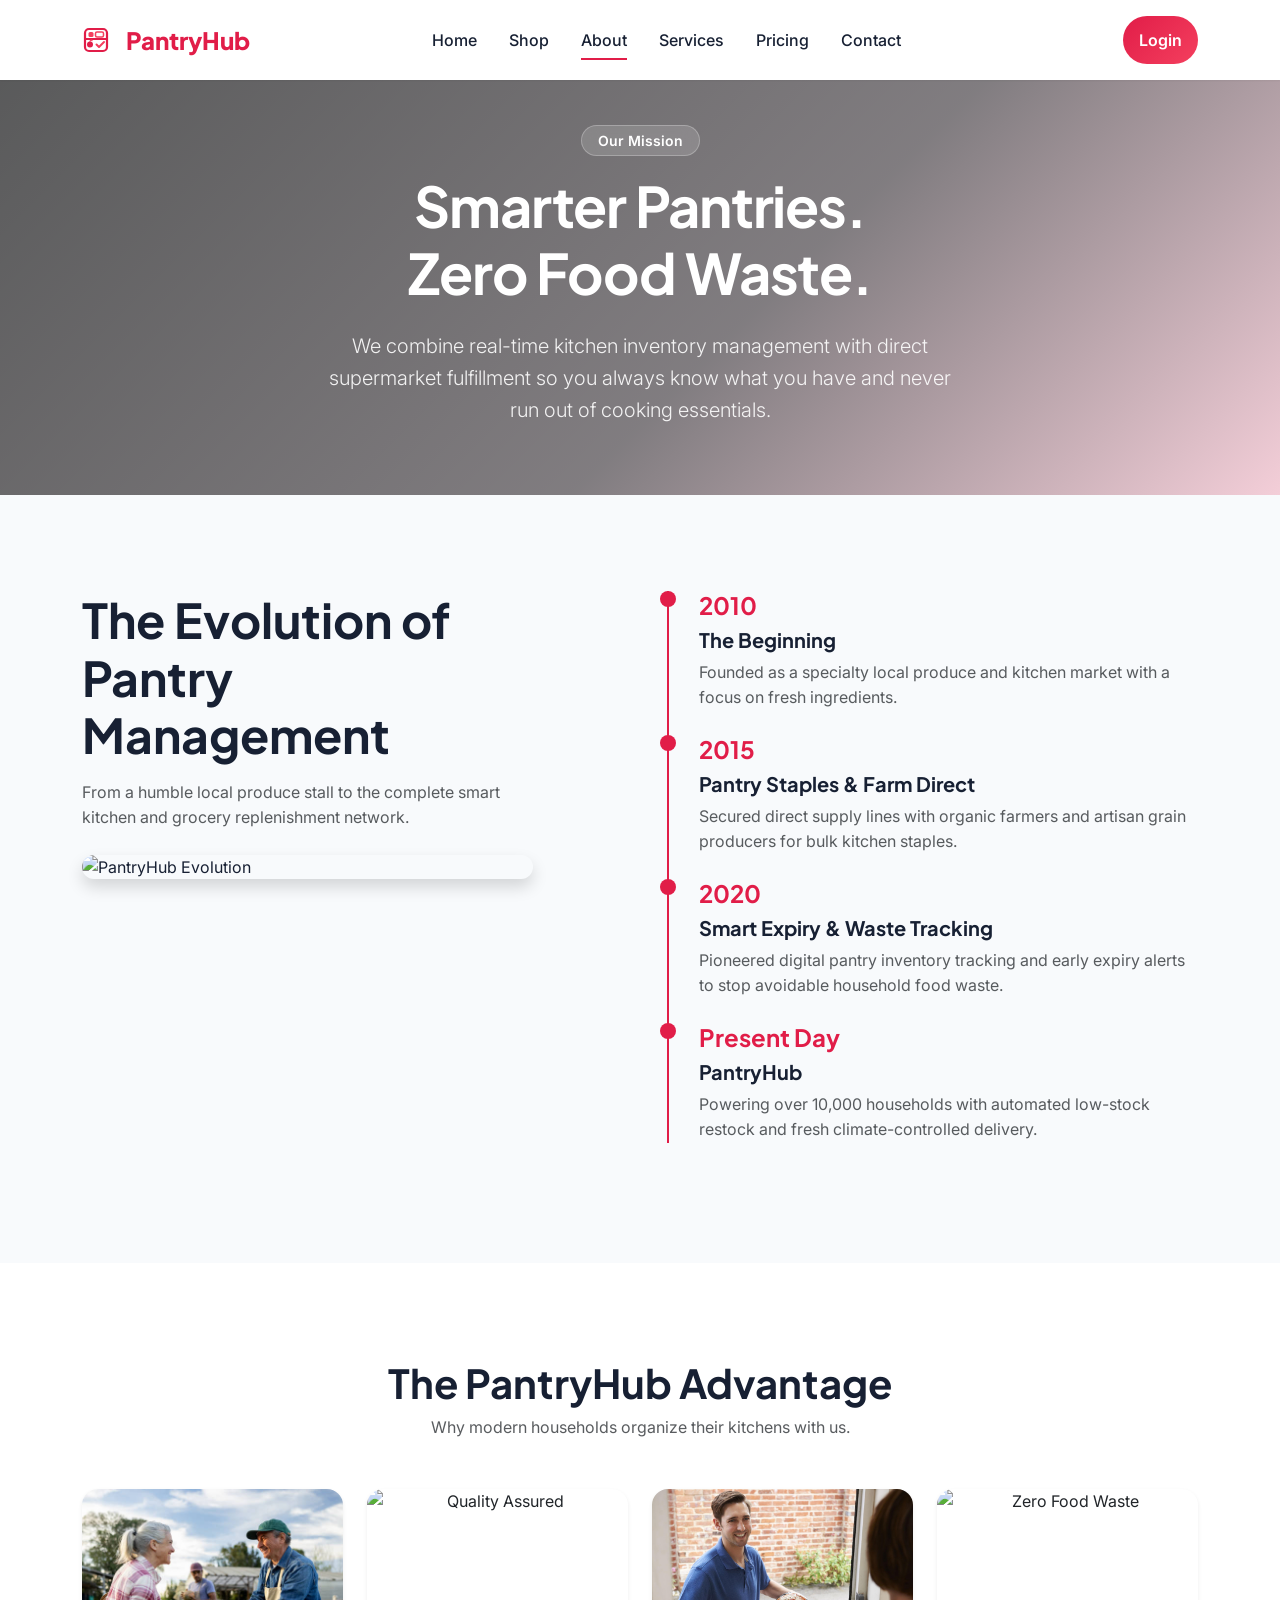
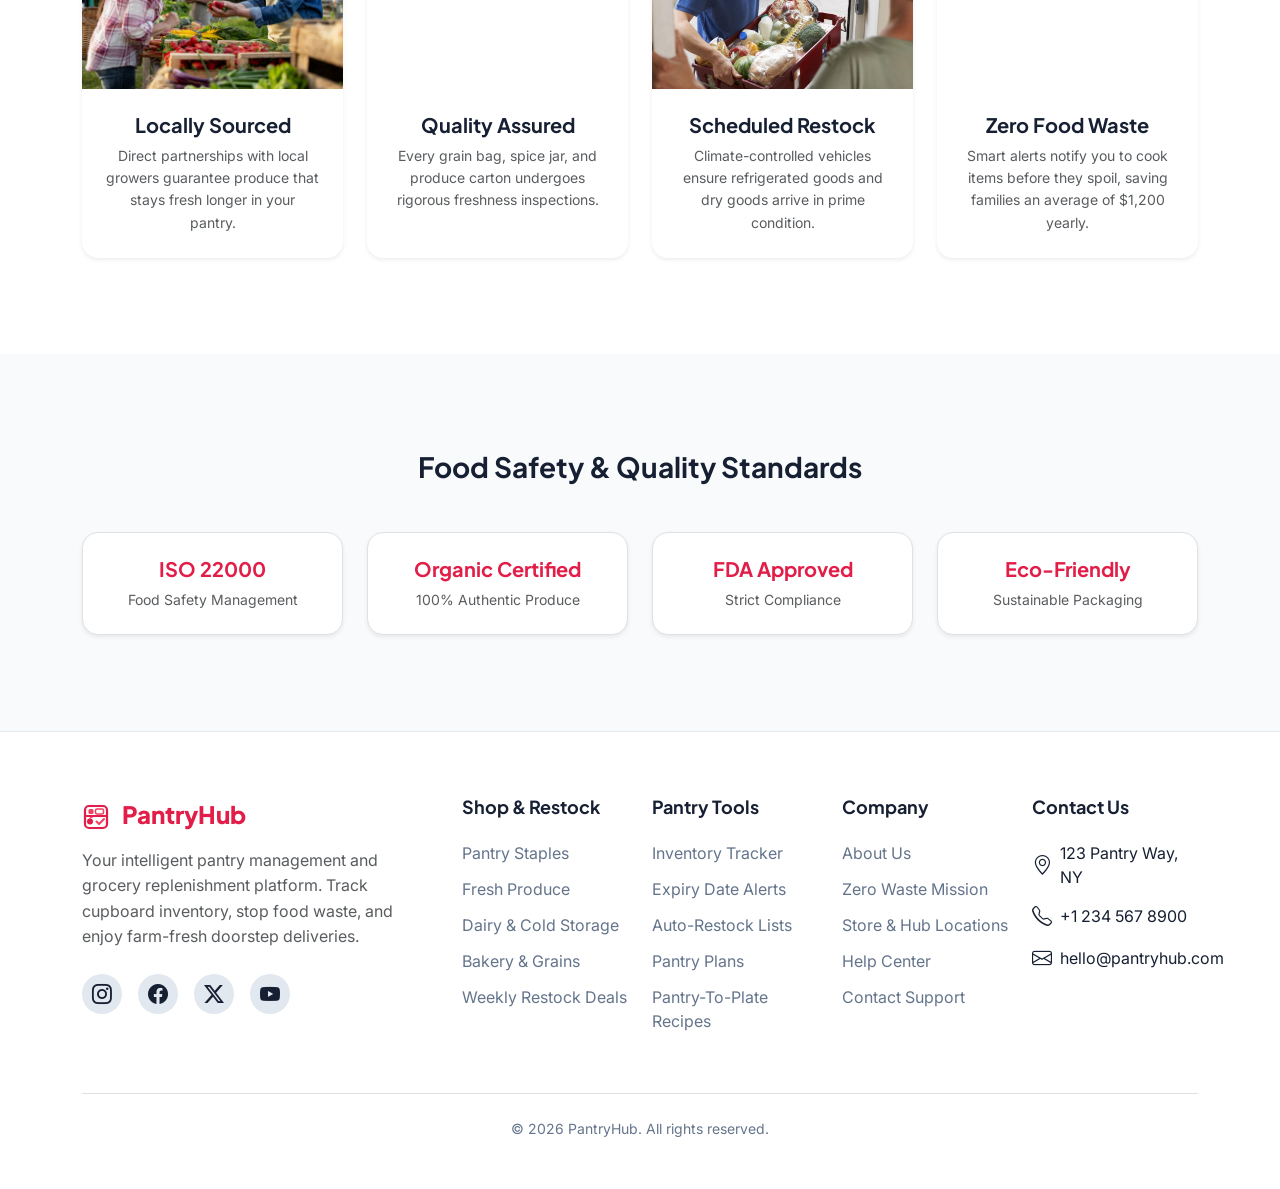
==== about.html @ 3bcec439 "Add files via upload" ====
<!DOCTYPE html>
<html lang="en" dir="ltr" data-theme="light">
<head>
    <meta charset="UTF-8">
    <meta name="viewport" content="width=device-width, initial-scale=1.0">
    <title>PantryHub | About Us</title>
    <meta name="description" content="Discover PantryHub's mission to eliminate kitchen food waste with smart pantry tracking and fresh grocery delivery.">
    
    <!-- Bootstrap 5 CSS -->
    <link id="bs-style" href="https://cdn.jsdelivr.net/npm/bootstrap@5.3.3/dist/css/bootstrap.min.css" rel="stylesheet">
    
    <!-- Lucide Icons -->
    <script src="https://unpkg.com/lucide@latest"></script>
    
    <!-- Custom CSS -->
    <link rel="stylesheet" href="assets/css/style.css">
    <link rel="icon" type="image/svg+xml" href="favicon.svg">
</head>

<body>
    <!-- Navbar -->
    <nav class="navbar navbar-expand-xl navbar-custom">
        <div class="container">
            <a class="navbar-brand" href="index.html">
                <svg width="28" height="28" viewBox="0 0 28 28" fill="none" xmlns="http://www.w3.org/2000/svg" class="me-2">
                    <rect x="3" y="3" width="22" height="22" rx="4" stroke="var(--color-primary)" stroke-width="2.2"/>
                    <line x1="3" y1="13" x2="25" y2="13" stroke="var(--color-primary)" stroke-width="2"/>
                    <rect x="6.5" y="6" width="5" height="5" rx="1.5" fill="var(--color-secondary)"/>
                    <rect x="13.5" y="6" width="8" height="5" rx="1.5" stroke="var(--color-secondary)" stroke-width="1.5"/>
                    <circle cx="8" cy="18.5" r="3" fill="var(--color-primary)"/>
                    <path d="M8 15.5C8 14 9.5 14 10 14.5" stroke="var(--color-secondary)" stroke-width="1.2" stroke-linecap="round"/>
                    <path d="M14.5 18.5L17 21L22 16" stroke="var(--color-secondary)" stroke-width="2" stroke-linecap="round" stroke-linejoin="round"/>
                </svg>
                <span>PantryHub</span>
            </a>
            
            <button class="navbar-toggler border-0 shadow-none d-xl-none" type="button" data-bs-toggle="offcanvas" data-bs-target="#mobileMenu" aria-controls="mobileMenu">
                <i data-lucide="menu"></i>
            </button>

            <div class="collapse navbar-collapse d-none d-xl-flex" id="navbarNav">
                <ul class="navbar-nav mx-auto">
                    <li class="nav-item"><a class="nav-link" href="index.html">Home</a></li>
                    <li class="nav-item"><a class="nav-link" href="shop.html">Shop</a></li>
                    <li class="nav-item"><a class="nav-link active" href="about.html">About</a></li>
                    <li class="nav-item"><a class="nav-link" href="services.html">Services</a></li>
                    <li class="nav-item"><a class="nav-link" href="pricing.html">Pricing</a></li>
                    <li class="nav-item"><a class="nav-link" href="contact.html">Contact</a></li>
                </ul>
                <div class="nav-controls d-flex align-items-center gap-2">
                    <a href="cart.html" class="nav-icon-btn" aria-label="Cart">
                        <i data-lucide="shopping-cart"></i>
                        <span class="cart-badge" style="display: none;">0</span>
                    </a>
                    <a href="login.html" class="btn-primary-custom ms-2 px-3 py-1.5" aria-label="Login">Login</a>
                </div>
            </div>
        </div>
    </nav>

    <!-- Offcanvas Mobile Menu -->
    <div class="offcanvas offcanvas-end" tabindex="-1" id="mobileMenu" aria-labelledby="mobileMenuLabel">
        <div class="offcanvas-header justify-content-center gap-3">
            <h5 class="offcanvas-title mb-0" id="mobileMenuLabel">Menu</h5>
            <button type="button" class="btn-close-custom" data-bs-dismiss="offcanvas" aria-label="Close">
                <i data-lucide="x"></i>
            </button>
        </div>
        <div class="offcanvas-body d-flex flex-column text-center">
            <ul class="navbar-nav flex-column mb-4 align-items-center w-100">
                <li class="nav-item"><a class="nav-link" href="index.html">Home</a></li>
                <li class="nav-item"><a class="nav-link" href="shop.html">Shop</a></li>
                <li class="nav-item"><a class="nav-link active" href="about.html">About</a></li>
                <li class="nav-item"><a class="nav-link" href="services.html">Services</a></li>
                <li class="nav-item"><a class="nav-link" href="pricing.html">Pricing</a></li>
                <li class="nav-item"><a class="nav-link" href="contact.html">Contact</a></li>
            </ul>
            <div class="d-flex justify-content-center mb-4 w-100 px-3">
                <a href="login.html" class="btn-primary-custom w-100 py-2">Login</a>
            </div>
        </div>
    </div>

    <main>
        <!-- Section 1: Hero -->
        <section class="about-hero mt-0 py-5 position-relative overflow-hidden" style="min-height: 55vh; display: flex; align-items: center; padding-top: 120px !important; background: url('https://images.unsplash.com/photo-1506484381205-f7945653044d?w=1600&q=85') center center / cover no-repeat;">
            <!-- Overlay -->
            <div style="position:absolute;inset:0;background:linear-gradient(135deg,rgba(0,0,0,0.65) 0%,rgba(10,0,5,0.5) 60%,rgba(225,29,72,0.2) 100%);z-index:0;"></div>
            <div class="container position-relative z-1 text-white">
                <div class="row justify-content-center text-center">
                    <div class="col-lg-10">
                        <div class="d-inline-flex align-items-center gap-2 px-3 py-1 rounded-pill mb-3" style="background:rgba(255,255,255,0.15);backdrop-filter:blur(8px);border:1px solid rgba(255,255,255,0.25);">
                            <span class="small fw-semibold text-white">Our Mission</span>
                        </div>
                        <h1 class="display-4 fw-bold mb-4 text-white">Smarter Pantries.<br>Zero Food Waste.</h1>
                        <p class="lead mx-auto text-white" style="max-width: 650px; opacity: 0.9;">We combine real-time kitchen inventory management with direct supermarket fulfillment so you always know what you have and never run out of cooking essentials.</p>
                    </div>
                </div>
            </div>
        </section>


        <!-- Section 2: Company Story Timeline -->
        <section class="py-5 bg-surface">
            <div class="container py-5">
                <div class="row">
                    <div class="col-lg-5 mb-5 mb-lg-0">
                        <h2 class="fw-bold">The Evolution of Pantry Management</h2>
                        <p class="text-muted mt-3">From a humble local produce stall to the complete smart kitchen and grocery replenishment network.</p>
                        <img src="https://images.unsplash.com/photo-1578916171728-46686eac8d58?w=800&q=80" class="img-fluid rounded-4 mt-4 shadow" alt="PantryHub Evolution">
                    </div>
                    <div class="col-lg-6 offset-lg-1">
                        <div class="timeline" style="border-left: 2px solid var(--color-primary); padding-left: 30px; margin-left: 15px;">
                            <div class="timeline-item position-relative mb-4">
                                <div style="position: absolute; left: -39px; top: 0; width: 16px; height: 16px; border-radius: 50%; background: var(--color-primary);"></div>
                                <h4 style="color: var(--color-primary);">2010</h4>
                                <h5 class="fw-bold">The Beginning</h5>
                                <p class="text-muted">Founded as a specialty local produce and kitchen market with a focus on fresh ingredients.</p>
                            </div>
                            <div class="timeline-item position-relative mb-4">
                                <div style="position: absolute; left: -39px; top: 0; width: 16px; height: 16px; border-radius: 50%; background: var(--color-primary);"></div>
                                <h4 style="color: var(--color-primary);">2015</h4>
                                <h5 class="fw-bold">Pantry Staples & Farm Direct</h5>
                                <p class="text-muted">Secured direct supply lines with organic farmers and artisan grain producers for bulk kitchen staples.</p>
                            </div>
                            <div class="timeline-item position-relative mb-4">
                                <div style="position: absolute; left: -39px; top: 0; width: 16px; height: 16px; border-radius: 50%; background: var(--color-primary);"></div>
                                <h4 style="color: var(--color-primary);">2020</h4>
                                <h5 class="fw-bold">Smart Expiry & Waste Tracking</h5>
                                <p class="text-muted">Pioneered digital pantry inventory tracking and early expiry alerts to stop avoidable household food waste.</p>
                            </div>
                            <div class="timeline-item position-relative mb-4">
                                <div style="position: absolute; left: -39px; top: 0; width: 16px; height: 16px; border-radius: 50%; background: var(--color-primary);"></div>
                                <h4 style="color: var(--color-primary);">Present Day</h4>
                                <h5 class="fw-bold">PantryHub</h5>
                                <p class="text-muted">Powering over 10,000 households with automated low-stock restock and fresh climate-controlled delivery.</p>
                            </div>
                        </div>
                    </div>
                </div>
            </div>
        </section>

        <!-- Section 3: The PantryHub Advantage -->
        <section class="py-5 bg-white">
            <div class="container py-5">
                <div class="text-center mb-5">
                    <h2 class="display-6 fw-bold">The PantryHub Advantage</h2>
                    <p class="text-muted">Why modern households organize their kitchens with us.</p>
                </div>
                <div class="row g-4 justify-content-center">
                    <div class="col-md-6 col-lg-6 col-xl-3">
                        <div class="card border-0 shadow-sm h-100 text-center overflow-hidden rounded-4">
                            <img src="assets/images/Locally Sourced.png" class="w-100" style="height: 200px; object-fit: cover;" alt="Locally Sourced">
                            <div class="p-4">
                                <h5 class="fw-bold mb-2">Locally Sourced</h5>
                                <p class="text-muted small mb-0">Direct partnerships with local growers guarantee produce that stays fresh longer in your pantry.</p>
                            </div>
                        </div>
                    </div>
                    <div class="col-md-6 col-lg-6 col-xl-3">
                        <div class="card border-0 shadow-sm h-100 text-center overflow-hidden rounded-4">
                            <img src="https://images.unsplash.com/photo-1583258292688-d0213dc5a3a8?w=400&q=80" class="w-100" style="height: 200px; object-fit: cover;" alt="Quality Assured">
                            <div class="p-4">
                                <h5 class="fw-bold mb-2">Quality Assured</h5>
                                <p class="text-muted small mb-0">Every grain bag, spice jar, and produce carton undergoes rigorous freshness inspections.</p>
                            </div>
                        </div>
                    </div>
                    <div class="col-md-6 col-lg-6 col-xl-3">
                        <div class="card border-0 shadow-sm h-100 text-center overflow-hidden rounded-4">
                            <img src="assets/images/Reliable Delivery.png" class="w-100" style="height: 200px; object-fit: cover;" alt="Fast Delivery">
                            <div class="p-4">
                                <h5 class="fw-bold mb-2">Scheduled Restock</h5>
                                <p class="text-muted small mb-0">Climate-controlled vehicles ensure refrigerated goods and dry goods arrive in prime condition.</p>
                            </div>
                        </div>
                    </div>
                    <div class="col-md-6 col-lg-6 col-xl-3">
                        <div class="card border-0 shadow-sm h-100 text-center overflow-hidden rounded-4">
                            <img src="https://images.unsplash.com/photo-1542838132-92c53300491e?w=400&q=80" class="w-100" style="height: 200px; object-fit: cover;" alt="Zero Food Waste">
                            <div class="p-4">
                                <h5 class="fw-bold mb-2">Zero Food Waste</h5>
                                <p class="text-muted small mb-0">Smart alerts notify you to cook items before they spoil, saving families an average of $1,200 yearly.</p>
                            </div>
                        </div>
                    </div>
                </div>
            </div>
        </section>

        <!-- Section 4: Certifications -->
        <section class="py-5 bg-surface">
            <div class="container py-5">
                <h3 class="text-center fw-bold mb-5">Food Safety & Quality Standards</h3>
                <div class="row g-4 justify-content-center">
                    <div class="col-6 col-md-3">
                        <div class="p-4 text-center bg-white rounded-4 shadow-sm border border-opacity-10 h-100 d-flex flex-column justify-content-center">
                            <h5 class="mb-0 fw-bold" style="color: var(--color-primary);">ISO 22000</h5>
                            <span class="text-muted small mt-2">Food Safety Management</span>
                        </div>
                    </div>
                    <div class="col-6 col-md-3">
                        <div class="p-4 text-center bg-white rounded-4 shadow-sm border border-opacity-10 h-100 d-flex flex-column justify-content-center">
                            <h5 class="mb-0 fw-bold" style="color: var(--color-primary);">Organic Certified</h5>
                            <span class="text-muted small mt-2">100% Authentic Produce</span>
                        </div>
                    </div>
                    <div class="col-6 col-md-3">
                        <div class="p-4 text-center bg-white rounded-4 shadow-sm border border-opacity-10 h-100 d-flex flex-column justify-content-center">
                            <h5 class="mb-0 fw-bold" style="color: var(--color-primary);">FDA Approved</h5>
                            <span class="text-muted small mt-2">Strict Compliance</span>
                        </div>
                    </div>
                    <div class="col-6 col-md-3">
                        <div class="p-4 text-center bg-white rounded-4 shadow-sm border border-opacity-10 h-100 d-flex flex-column justify-content-center">
                            <h5 class="mb-0 fw-bold" style="color: var(--color-primary);">Eco-Friendly</h5>
                            <span class="text-muted small mt-2">Sustainable Packaging</span>
                        </div>
                    </div>
                </div>
            </div>
        </section>
    </main>

    <!-- Footer -->
    <footer class="footer-custom">
        <div class="container">
            <div class="row g-4 mb-5">
                <div class="col-12 col-xl-4 pe-xl-5 mb-4 mb-xl-0 text-center text-xl-start">
                    <a href="index.html" class="footer-logo">
                        <svg width="28" height="28" viewBox="0 0 28 28" fill="none" xmlns="http://www.w3.org/2000/svg" class="me-2">
                            <rect x="3" y="3" width="22" height="22" rx="4" stroke="var(--color-primary)" stroke-width="2.2"/>
                            <line x1="3" y1="13" x2="25" y2="13" stroke="var(--color-primary)" stroke-width="2"/>
                            <rect x="6.5" y="6" width="5" height="5" rx="1.5" fill="var(--color-secondary)"/>
                            <rect x="13.5" y="6" width="8" height="5" rx="1.5" stroke="var(--color-secondary)" stroke-width="1.5"/>
                            <circle cx="8" cy="18.5" r="3" fill="var(--color-primary)"/>
                            <path d="M8 15.5C8 14 9.5 14 10 14.5" stroke="var(--color-secondary)" stroke-width="1.2" stroke-linecap="round"/>
                            <path d="M14.5 18.5L17 21L22 16" stroke="var(--color-secondary)" stroke-width="2" stroke-linecap="round" stroke-linejoin="round"/>
                        </svg> PantryHub
                    </a>
                    <p class="text-muted mb-4">Your intelligent pantry management and grocery replenishment platform. Track cupboard inventory, stop food waste, and enjoy farm-fresh doorstep deliveries.</p>
                    <div class="social-icons justify-content-center justify-content-xl-start">
                        <a href="#" class="social-icon" aria-label="Instagram"><i class="bi bi-instagram fs-5"></i></a>
                        <a href="#" class="social-icon" aria-label="Facebook"><i class="bi bi-facebook fs-5"></i></a>
                        <a href="#" class="social-icon" aria-label="X"><i class="bi bi-twitter-x fs-5"></i></a>
                        <a href="#" class="social-icon" aria-label="YouTube"><i class="bi bi-youtube fs-5"></i></a>
                    </div>
                </div>
                <div class="col-12 col-xl-2 footer-col mb-4 mb-xl-0 text-center text-xl-start">
                    <h5>Shop & Restock</h5>
                    <ul class="footer-links">
                        <li><a href="shop.html">Pantry Staples</a></li>
                        <li><a href="shop.html">Fresh Produce</a></li>
                        <li><a href="shop.html">Dairy & Cold Storage</a></li>
                        <li><a href="shop.html">Bakery & Grains</a></li>
                        <li><a href="shop.html">Weekly Restock Deals</a></li>
                    </ul>
                </div>
                <div class="col-12 col-xl-2 footer-col mb-4 mb-xl-0 text-center text-xl-start">
                    <h5>Pantry Tools</h5>
                    <ul class="footer-links">
                        <li><a href="services.html">Inventory Tracker</a></li>
                        <li><a href="services.html">Expiry Date Alerts</a></li>
                        <li><a href="services.html">Auto-Restock Lists</a></li>
                        <li><a href="pricing.html">Pantry Plans</a></li>
                        <li><a href="services.html">Pantry-To-Plate Recipes</a></li>
                    </ul>
                </div>
                <div class="col-12 col-xl-2 footer-col mb-4 mb-xl-0 text-center text-xl-start">
                    <h5>Company</h5>
                    <ul class="footer-links">
                        <li><a href="about.html">About Us</a></li>
                        <li><a href="about.html">Zero Waste Mission</a></li>
                        <li><a href="contact.html">Store & Hub Locations</a></li>
                        <li><a href="contact.html">Help Center</a></li>
                        <li><a href="contact.html">Contact Support</a></li>
                    </ul>
                </div>
                <div class="col-12 col-xl-2 footer-col mb-4 mb-xl-0 text-center text-xl-start">
                    <h5>Contact Us</h5>
                    <ul class="footer-links">
                        <li class="d-flex align-items-center justify-content-center justify-content-xl-start gap-2"><i class="bi bi-geo-alt fs-5"></i> 123 Pantry Way, NY</li>
                        <li class="d-flex align-items-center justify-content-center justify-content-xl-start gap-2"><i class="bi bi-telephone fs-5"></i> +1 234 567 8900</li>
                        <li class="d-flex align-items-center justify-content-center justify-content-xl-start gap-2"><i class="bi bi-envelope fs-5"></i> hello@pantryhub.com</li>
                    </ul>
                </div>
            </div>
            <div class="border-top border-opacity-10 pt-4 text-center text-muted small">
                <p>&copy; 2026 PantryHub. All rights reserved.</p>
            </div>
        </div>
    </footer>

    <!-- Bootstrap JS Bundle -->
    <script src="https://cdn.jsdelivr.net/npm/bootstrap@5.3.3/dist/js/bootstrap.bundle.min.js"></script>
    
    <!-- Custom JS -->
    <script src="assets/js/data.js"></script>
    <script src="assets/js/main.js"></script>
</body>
</html>
---- assets/css/style.css ----
@import url('https://fonts.googleapis.com/css2?family=Inter:wght@300;400;500;600;700&family=Plus+Jakarta+Sans:wght@400;500;600;700;800&display=swap');
@import url('https://cdn.jsdelivr.net/npm/bootstrap-icons@1.11.3/font/bootstrap-icons.min.css');

/* ==========================================================================
   CSS VARIABLES & THEME SYSTEM
   ========================================================================== */
:root {
  /* Light Theme (Default) */
  --bg-body: #F8FAFC;
  --bg-surface: #FFFFFF;
  --color-primary: #E11D48;
  --color-secondary: #F43F5E;
  --color-accent: #F59E0B;
  --color-text-main: #172033;
  --color-text-muted: #64748b;
  --color-border: #e2e8f0;
  
  --shadow-sm: 0 1px 2px 0 rgb(0 0 0 / 0.05);
  --shadow-md: 0 4px 6px -1px rgb(0 0 0 / 0.1), 0 2px 4px -2px rgb(0 0 0 / 0.1);
  --shadow-lg: 0 10px 15px -3px rgb(0 0 0 / 0.1), 0 4px 6px -4px rgb(0 0 0 / 0.1);
  --shadow-glass: 0 4px 30px rgba(0, 0, 0, 0.1);
  
  --glass-bg: rgba(255, 255, 255, 0.8);
  --glass-border: rgba(255, 255, 255, 0.3);

  /* Typography */
  --font-primary: 'Inter', sans-serif;
  --font-display: 'Plus Jakarta Sans', sans-serif;
  
  /* Transitions */
  --transition-fast: 0.2s cubic-bezier(0.4, 0, 0.2, 1);
  --transition-normal: 0.3s cubic-bezier(0.4, 0, 0.2, 1);
  --transition-slow: 0.5s cubic-bezier(0.4, 0, 0.2, 1);
}

[data-theme="dark"] {
  /* Dark Theme */
  --bg-body: #0F0A0E;
  --bg-surface: #1C1116;
  --color-text-main: #F8FAFC;
  --color-text-muted: #94a3b8;
  --color-border: #2A1A22;
  --color-accent: #FBBF24;
  
  /* Card specific for dark mode */
  --bg-card: #24151C;
  
  --glass-bg: rgba(28, 17, 22, 0.7);
  --glass-border: rgba(255, 255, 255, 0.1);
  --shadow-glass: 0 4px 30px rgba(0, 0, 0, 0.5);
}

/* Bootstrap overrides for Dark Theme */
[data-theme="dark"] .text-dark {
  color: var(--color-text-main) !important;
}

[data-theme="dark"] .text-muted {
  color: var(--color-text-muted) !important;
}

[data-theme="dark"] .text-body {
  color: var(--color-text-main) !important;
}

[data-theme="dark"] .bg-white, 
[data-theme="dark"] .bg-light {
  background-color: var(--bg-surface) !important;
  color: var(--color-text-main);
}

/* Fix for Hero Section text color on light backgrounds in Dark Mode */
[data-theme="dark"] .hero-light-bg .text-dark,
[data-theme="dark"] .hero-light-bg h1,
[data-theme="dark"] .hero-light-bg h2,
[data-theme="dark"] .hero-light-bg h3,
[data-theme="dark"] .hero-light-bg p,
[data-theme="dark"] .hero-light-bg span {
  color: #172033 !important;
}

/* ==========================================================================
   RESET & BASE
   ========================================================================== */
*, *::before, *::after {
  box-sizing: border-box;
}

html {
  overflow-x: hidden;
}

body {
  font-family: var(--font-primary);
  background-color: var(--bg-body);
  color: var(--color-text-main);
  margin: 0;
  padding: 0;
  overflow-x: hidden;
  transition: background-color var(--transition-normal), color var(--transition-normal);
  text-align: start;
}

[dir="rtl"] body {
  direction: rtl;
}

h1, h2, h3, h4, h5, h6 {
  font-family: var(--font-display);
  font-weight: 700;
  margin-block-start: 0;
  color: var(--color-text-main);
}

h1 {
  font-size: clamp(2.5rem, 5vw, 4rem);
  line-height: 1.1;
  letter-spacing: -0.02em;
}

h2 {
  font-size: clamp(2rem, 4vw, 3rem);
  line-height: 1.2;
}

p {
  margin-block-start: 0;
  color: var(--color-text-muted);
  line-height: 1.6;
}

a {
  color: var(--color-primary);
  text-decoration: none;
  transition: color var(--transition-fast);
}

a:hover {
  color: var(--color-secondary);
}

img {
  max-width: 100%;
  height: auto;
  display: block;
}

/* ==========================================================================
   UTILITY & PREMIUM CLASSES
   ========================================================================== */
.glass-panel {
  background: var(--glass-bg);
  backdrop-filter: blur(16px);
  -webkit-backdrop-filter: blur(16px);
  border: 1px solid var(--glass-border);
  box-shadow: var(--shadow-glass);
}

.card-premium {
  background-color: var(--bg-surface);
  border-radius: 1.5rem;
  padding: 2rem;
  box-shadow: var(--shadow-sm);
  transition: transform var(--transition-normal), box-shadow var(--transition-normal);
  border: 1px solid var(--color-border);
}

[data-theme="dark"] .card-premium {
  background-color: var(--bg-card);
}

.card-premium:hover {
  transform: translateY(-5px);
  box-shadow: var(--shadow-lg);
}

.btn-primary-custom {
  background: linear-gradient(135deg, var(--color-primary), var(--color-secondary));
  color: #fff;
  border: none;
  padding: 0.75rem 1.5rem;
  border-radius: 9999px; /* Pill shape */
  font-weight: 600;
  display: inline-flex;
  align-items: center;
  justify-content: center;
  gap: 0.5rem;
  transition: transform var(--transition-fast), box-shadow var(--transition-fast);
  cursor: pointer;
  text-decoration: none;
}

.btn-primary-custom:hover {
  transform: scale(1.05);
  box-shadow: 0 10px 15px -3px rgba(22, 163, 74, 0.4);
  color: #fff;
}

.btn-outline-custom {
  background: transparent;
  color: var(--color-text-main);
  border: 2px solid var(--color-border);
  padding: 0.75rem 1.5rem;
  border-radius: 9999px;
  font-weight: 600;
  display: inline-flex;
  align-items: center;
  justify-content: center;
  gap: 0.5rem;
  transition: all var(--transition-fast);
  cursor: pointer;
  text-decoration: none;
}

.btn-outline-custom:hover {
  border-color: var(--color-primary);
  color: var(--color-primary);
}

.section-padding {
  padding-block: 5rem;
}

.hero-header {
  background-color: var(--color-secondary) !important;
  color: white !important;
  min-height: 320px;
  display: flex;
  align-items: center;
  justify-content: center;
  text-align: center;
}

.badge-discount {
  background-color: var(--color-accent);
  color: #fff;
  padding: 0.25rem 0.75rem;
  border-radius: 9999px;
  font-size: 0.875rem;
  font-weight: 600;
  position: absolute;
  top: 1rem;
  /* Logical properties for badge positioning */
  inset-inline-start: 1rem;
  z-index: 2;
}

/* ==========================================================================
   NAVIGATION
   ========================================================================== */
.navbar-custom {
  position: fixed;
  top: 0;
  inset-inline-start: 0;
  inset-inline-end: 0;
  z-index: 1030;
  padding-block: 1rem;
  background-color: var(--bg-surface);
  box-shadow: var(--shadow-sm);
  transition: padding var(--transition-normal), background var(--transition-normal);
}

.navbar-custom.scrolled {
  padding-block: 0.5rem;
  background: var(--glass-bg);
  backdrop-filter: blur(16px);
  -webkit-backdrop-filter: blur(16px);
  border-bottom: 1px solid var(--glass-border);
  box-shadow: var(--shadow-sm);
}

.navbar-brand {
  font-family: var(--font-display);
  font-weight: 800;
  font-size: 1.5rem;
  color: var(--color-primary) !important;
  display: flex;
  align-items: center;
  gap: 0.5rem;
}

.nav-link {
  color: var(--color-text-main) !important;
  font-weight: 500;
  position: relative;
  padding-inline: 1rem !important;
  transition: color var(--transition-fast);
}

.nav-link:hover {
  color: var(--color-primary) !important;
}

.nav-link::after {
  content: '';
  position: absolute;
  bottom: 0;
  inset-inline-start: 1rem;
  inset-inline-end: 1rem;
  height: 2px;
  background-color: var(--color-primary);
  transform: scaleX(0);
  transition: transform var(--transition-fast);
  transform-origin: end;
}

[dir="rtl"] .nav-link::after {
  transform-origin: start;
}

.nav-link:hover::after, .nav-link.active::after {
  transform: scaleX(1);
  transform-origin: start;
}

[dir="rtl"] .nav-link:hover::after, [dir="rtl"] .nav-link.active::after {
  transform-origin: end;
}

.nav-controls {
  display: flex;
  align-items: center;
  gap: 1rem;
}

.nav-icon-btn {
  background: transparent;
  border: none;
  color: var(--color-text-main);
  font-size: 1.25rem;
  cursor: pointer;
  position: relative;
  transition: transform var(--transition-fast), color var(--transition-fast);
  display: flex;
  align-items: center;
  justify-content: center;
  width: 40px;
  height: 40px;
  border-radius: 50%;
}

.nav-icon-btn:hover {
  color: var(--color-primary);
  background-color: rgba(22, 163, 74, 0.1);
  transform: scale(1.1);
}

.cart-badge {
  position: absolute;
  top: 0px;
  right: 0px;
  background-color: var(--color-accent);
  color: #172033;
  font-size: 0.75rem;
  font-weight: 700;
  width: 20px;
  height: 20px;
  border-radius: 50%;
  display: flex;
  align-items: center;
  justify-content: center;
  /* Adjust for RTL via main JS if needed or logical positioning */
}

/* Offcanvas overrides */
.offcanvas {
  background-color: var(--bg-surface);
}

.offcanvas-header {
  border-bottom: 1px solid var(--color-border);
}

.offcanvas-title {
  color: var(--color-text-main);
}

.btn-close-custom {
  background: transparent;
  border: none;
  color: var(--color-text-main);
  font-size: 1.5rem;
}

/* ==========================================================================
   PAGE LOADER
   ========================================================================== */
.page-loader {
  position: fixed;
  inset: 0;
  background-color: var(--bg-body);
  z-index: 9999;
  display: flex;
  flex-direction: column;
  align-items: center;
  justify-content: center;
  transition: opacity var(--transition-slow), visibility var(--transition-slow);
}

.page-loader.hidden {
  opacity: 0;
  visibility: hidden;
}

.loader-basket {
  width: 80px;
  height: 80px;
  color: var(--color-primary);
  animation: bounce 2s infinite;
}

.loader-progress {
  width: 200px;
  height: 4px;
  background-color: var(--color-border);
  border-radius: 2px;
  margin-top: 2rem;
  overflow: hidden;
  position: relative;
}

.loader-progress-bar {
  position: absolute;
  top: 0;
  left: 0;
  height: 100%;
  width: 0%;
  background-color: var(--color-primary);
  animation: fillProgress 1.5s ease-out forwards;
}

[dir="rtl"] .loader-progress-bar {
  left: auto;
  right: 0;
}

@keyframes bounce {
  0%, 100% { transform: translateY(0); }
  50% { transform: translateY(-15px); }
}

@keyframes fillProgress {
  to { width: 100%; }
}

/* ==========================================================================
   FOOTER
   ========================================================================== */
.footer-custom {
  background-color: var(--bg-surface);
  border-top: 1px solid var(--color-border);
  padding-block-start: 4rem;
  padding-block-end: 2rem;
  margin-top: auto;
}

.footer-logo {
  font-family: var(--font-display);
  font-weight: 800;
  font-size: 1.5rem;
  color: var(--color-primary);
  margin-bottom: 1rem;
  display: inline-block;
}

.footer-col h5 {
  margin-bottom: 1.5rem;
  font-size: 1.125rem;
}

.footer-links {
  list-style: none;
  padding: 0;
  margin: 0;
}

.footer-links li {
  margin-bottom: 0.75rem;
}

.footer-links a {
  color: var(--color-text-muted);
  transition: color var(--transition-fast), padding var(--transition-fast);
  display: inline-block;
}

.footer-links a:hover {
  color: var(--color-primary);
  padding-inline-start: 0.5rem;
}

.social-icons {
  display: flex;
  gap: 1rem;
  margin-top: 1.5rem;
}

.social-icon {
  width: 40px;
  height: 40px;
  border-radius: 50%;
  background-color: var(--color-border);
  color: var(--color-text-main);
  display: flex;
  align-items: center;
  justify-content: center;
  transition: background-color var(--transition-fast), color var(--transition-fast), transform var(--transition-fast);
}

.social-icon:hover {
  background-color: var(--color-primary);
  color: #fff;
  transform: translateY(-3px);
}

/* ==========================================================================
   3D & ANIMATIONS
   ========================================================================== */
.tilt-card {
  transform-style: preserve-3d;
  transform: perspective(1000px);
}

.tilt-content {
  transform: translateZ(30px);
}

.floating-element {
  animation: float 6s ease-in-out infinite;
}

@keyframes float {
  0% { transform: translateY(0px) rotate(0deg); }
  50% { transform: translateY(-15px) rotate(2deg); }
  100% { transform: translateY(0px) rotate(0deg); }
}

@media (prefers-reduced-motion: reduce) {
  *, *::before, *::after {
    animation-duration: 0.01ms !important;
    animation-iteration-count: 1 !important;
    transition-duration: 0.01ms !important;
    scroll-behavior: auto !important;
  }
}

/* Scroll to Top Button */
.scroll-to-top {
  position: fixed;
  bottom: 30px;
  right: 30px;
  width: 50px;
  height: 50px;
  background-color: var(--color-primary);
  color: white;
  border-radius: 50%;
  display: flex;
  align-items: center;
  justify-content: center;
  font-size: 20px;
  cursor: pointer;
  box-shadow: var(--shadow-lg);
  opacity: 0;
  visibility: hidden;
  transform: translateY(20px);
  transition: all var(--transition-normal);
  z-index: 999;
  border: none;
}
.scroll-to-top.show {
  opacity: 1;
  visibility: visible;
  transform: translateY(0);
}
.scroll-to-top:hover {
  background-color: var(--color-secondary);
  transform: translateY(-5px) scale(1.05);
  box-shadow: 0 15px 25px rgba(225, 29, 72, 0.4);
}
[dir="rtl"] .scroll-to-top {
  right: auto;
  left: 30px;
}

/* --- Mobile Alignment Fixes --- */
@media (max-width: 767.98px) {
  /* Center heading and text in all sections */
  main h1, main h2, main h3, main h4, main h5, main h6, main p {
    text-align: center !important;
  }

  /* Override for service features to keep icon and text side by side */
  .service-feature h6, .service-feature p {
    text-align: start !important;
  }

  /* One by one alignment for buttons */
  main .d-flex.flex-wrap {
    flex-direction: column !important;
    align-items: center !important;
    justify-content: center !important;
  }

  main .d-flex.flex-wrap > .btn, main .d-flex.flex-wrap > a[class*="btn-"] {
    width: 100%;
    text-align: center;
    justify-content: center;
  }


  /* Fix gap in hero section for mobile view */
  .hero-section {
    min-height: auto !important;
    padding-bottom: 2rem !important;
  }
  
  .hero-3d-scene {
    height: 250px !important;
  }
}

/* --- Tablet and Mobile Alignment Fixes --- */
@media (max-width: 991.98px) {
  /* Keep footer section in center alignment */
  .footer-custom, footer {
    text-align: center !important;
  }
  
  .footer-custom .social-icons, footer .social-icons {
    justify-content: center !important;
  }

  .footer-custom .footer-links li, footer .footer-links li {
    justify-content: center !important;
  }

  .footer-custom .footer-logo, footer .footer-logo {
    justify-content: center !important;
  }
}

/* Apple Icon Dark Mode Fix */
[data-theme='dark'] .apple-icon {
    filter: invert(1);
}

/* Navbar Toggler Color Fix */
.navbar-toggler {
    color: var(--color-text-main) !important;
}

/* Standard Card Dark Mode Fix */
[data-theme="dark"] .card {
  background-color: var(--bg-card) !important;
  border-color: var(--color-border) !important;
}

/* Accordion Dropdown Icon Dark Mode Fix */
[data-theme="dark"] .accordion-button::after {
    filter: invert(1) brightness(2);
}
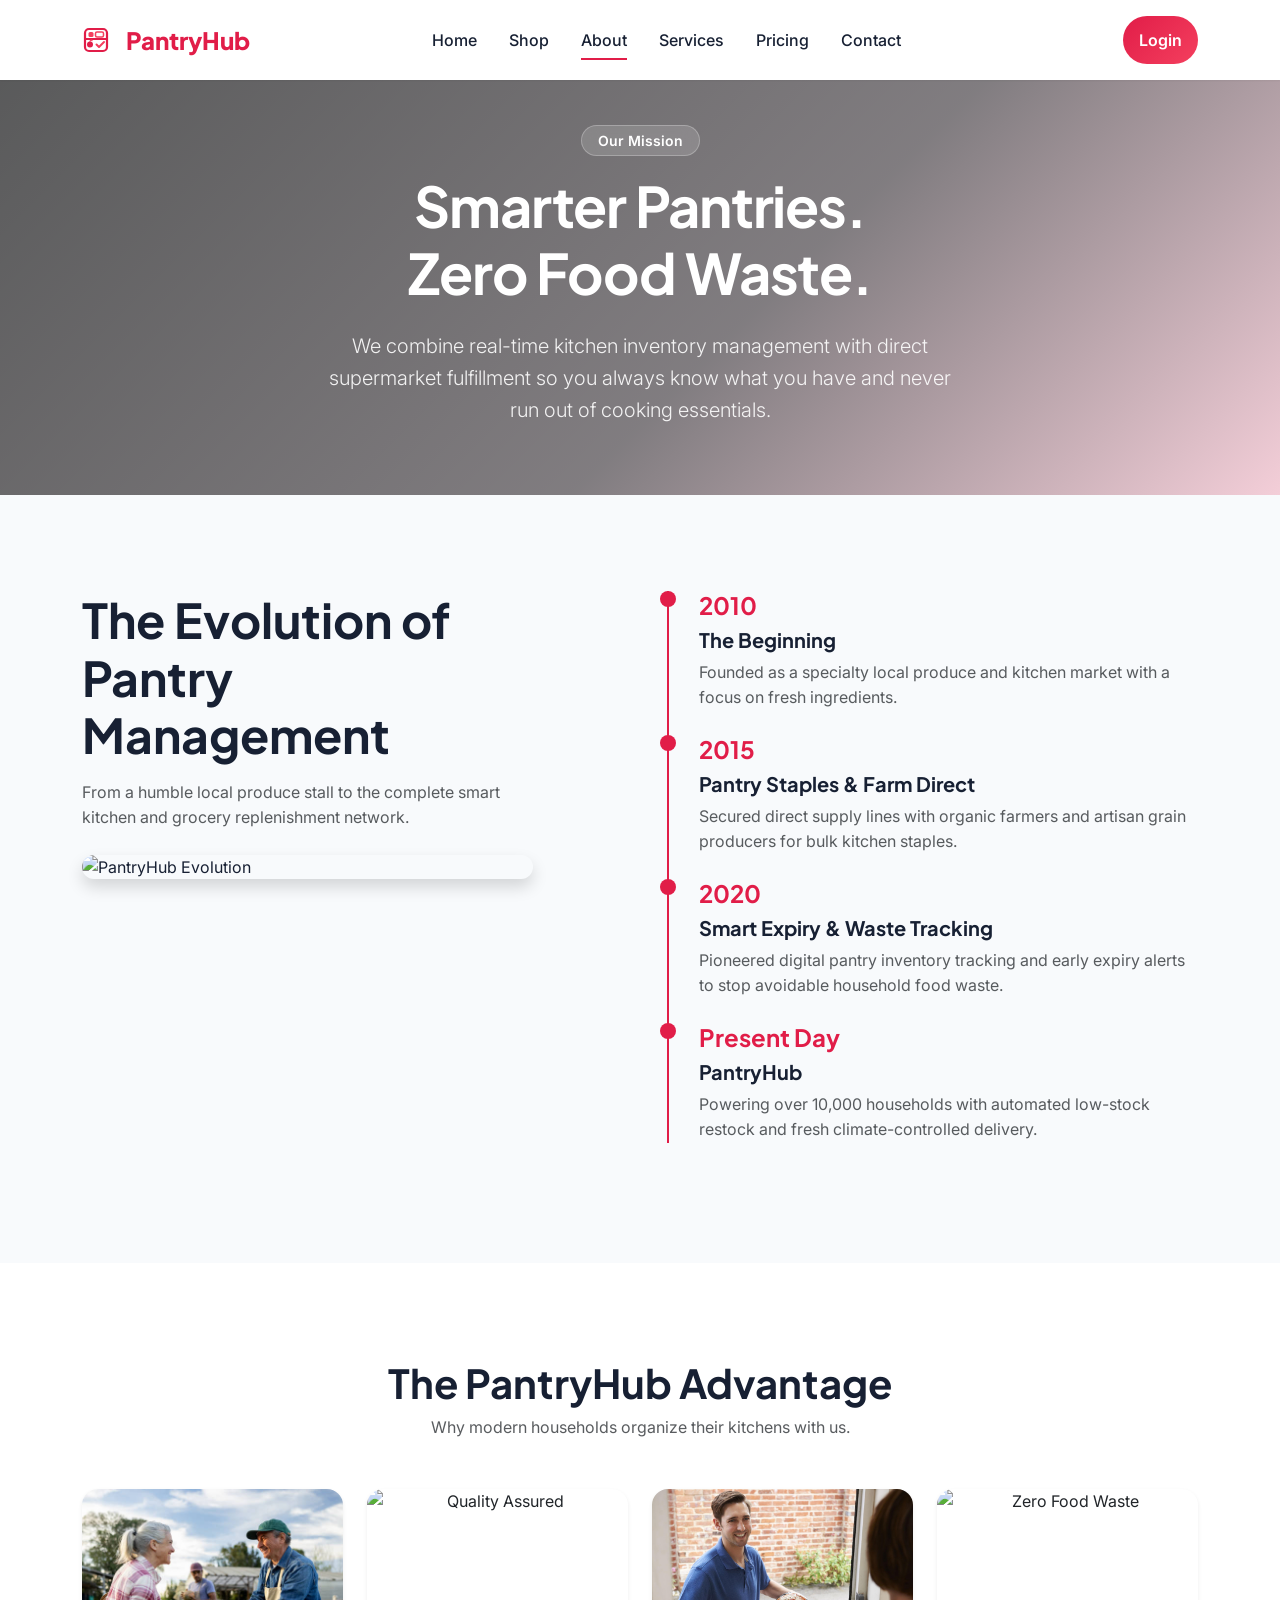
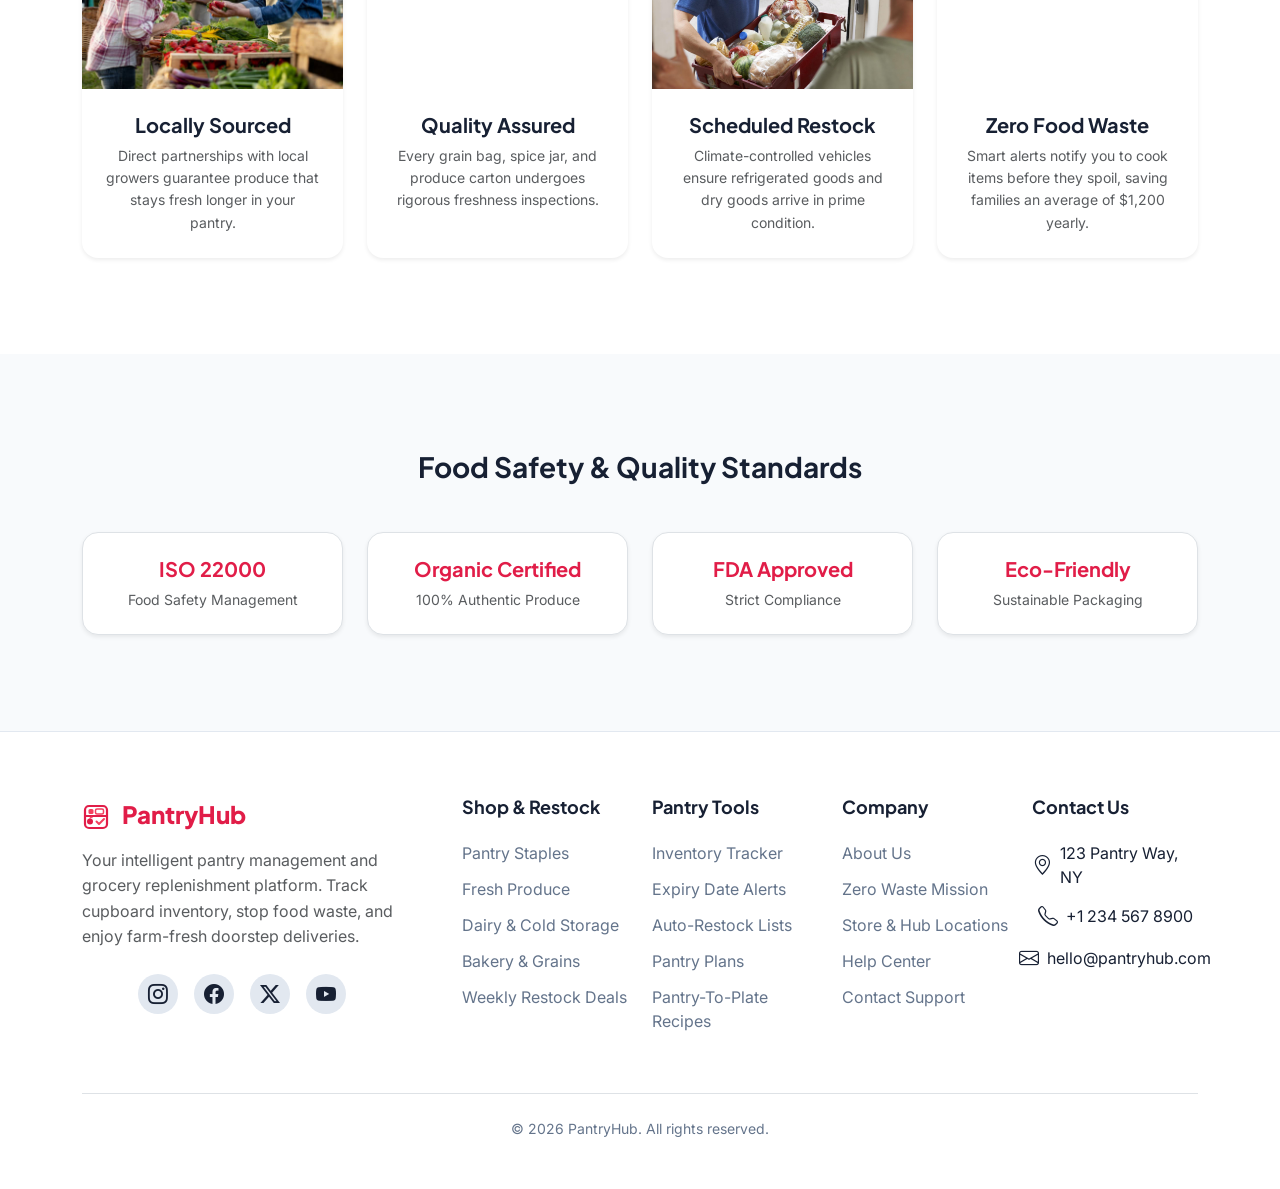
==== commit 0606435e: "Remove cart list item below contact in hamburger menu, keep cart icon in header" ====
--- a/about.html
+++ b/about.html
@@ -60,11 +60,17 @@
 
     <!-- Offcanvas Mobile Menu -->
     <div class="offcanvas offcanvas-end" tabindex="-1" id="mobileMenu" aria-labelledby="mobileMenuLabel">
-        <div class="offcanvas-header justify-content-center gap-3">
-            <h5 class="offcanvas-title mb-0" id="mobileMenuLabel">Menu</h5>
-            <button type="button" class="btn-close-custom" data-bs-dismiss="offcanvas" aria-label="Close">
-                <i data-lucide="x"></i>
-            </button>
+        <div class="offcanvas-header justify-content-between align-items-center px-4 pt-3 pb-2 border-bottom border-opacity-10">
+            <h5 class="offcanvas-title mb-0 fw-bold" id="mobileMenuLabel">Menu</h5>
+            <div class="d-flex align-items-center gap-2">
+                <a href="cart.html" class="nav-icon-btn position-relative" aria-label="Cart">
+                    <i data-lucide="shopping-cart"></i>
+                    <span class="cart-badge" style="display: none;">0</span>
+                </a>
+                <button type="button" class="btn-close-custom" data-bs-dismiss="offcanvas" aria-label="Close">
+                    <i data-lucide="x"></i>
+                </button>
+            </div>
         </div>
         <div class="offcanvas-body d-flex flex-column text-center">
             <ul class="navbar-nav flex-column mb-4 align-items-center w-100">
--- a/assets/css/style.css
+++ b/assets/css/style.css
@@ -594,24 +594,41 @@
     text-align: start !important;
   }
 
-  /* One by one alignment for buttons */
-  main .d-flex.flex-wrap {
+  /* One by one alignment for buttons except shop category filters */
+  main .d-flex.flex-wrap:not(.shop-category-filters) {
     flex-direction: column !important;
     align-items: center !important;
     justify-content: center !important;
   }
 
-  main .d-flex.flex-wrap > .btn, main .d-flex.flex-wrap > a[class*="btn-"] {
+  main .d-flex.flex-wrap:not(.shop-category-filters) > .btn, 
+  main .d-flex.flex-wrap:not(.shop-category-filters) > a[class*="btn-"] {
     width: 100%;
     text-align: center;
     justify-content: center;
   }
 
+  /* Center card icon and content in pantry features section on mobile */
+  #pantry-features .card-premium {
+    text-align: center !important;
+    align-items: center !important;
+    display: flex !important;
+    flex-direction: column !important;
+  }
+  #pantry-features .card-premium .rounded-3 {
+    margin-left: auto !important;
+    margin-right: auto !important;
+  }
+  #pantry-features .card-premium .pt-3 {
+    width: 100% !important;
+    text-align: center !important;
+  }
 
   /* Fix gap in hero section for mobile view */
   .hero-section {
     min-height: auto !important;
-    padding-bottom: 2rem !important;
+    padding-top: 90px !important;
+    padding-bottom: 2.5rem !important;
   }
   
   .hero-3d-scene {
@@ -619,8 +636,92 @@
   }
 }
 
+/* Shop Category Filter Tabs for Mobile, Tablet (768), and Desktop (1024) */
+.shop-category-filters {
+  display: flex !important;
+  flex-direction: row !important;
+  flex-wrap: wrap !important;
+  justify-content: center !important;
+  align-items: center !important;
+  gap: 0.6rem !important;
+  width: 100%;
+}
+
+.shop-category-filters .shop-filter-btn {
+  width: auto !important;
+  white-space: nowrap !important;
+  flex-shrink: 0 !important;
+  font-size: 0.875rem !important;
+  padding: 0.5rem 1.15rem !important;
+  border-radius: 9999px !important;
+  transition: all 0.2s ease-in-out;
+}
+
+@media (max-width: 575.98px) {
+  .shop-category-filters {
+    gap: 0.4rem !important;
+  }
+  .shop-category-filters .shop-filter-btn {
+    font-size: 0.8rem !important;
+    padding: 0.4rem 0.85rem !important;
+  }
+}
+
 /* --- Tablet and Mobile Alignment Fixes --- */
 @media (max-width: 991.98px) {
+  .hero-section {
+    min-height: auto !important;
+    padding-top: 100px !important;
+    padding-bottom: 3.5rem !important;
+  }
+
+  .hero-tag-badge {
+    max-width: 100% !important;
+    margin-inline: auto !important;
+  }
+
+  .hero-badges-col {
+    width: 100% !important;
+    z-index: 2;
+  }
+}
+
+/* 768px tablet layout for hero badges */
+@media (min-width: 576px) and (max-width: 991.98px) {
+  .hero-badges-col {
+    flex-direction: row !important;
+    flex-wrap: wrap !important;
+    justify-content: center !important;
+    gap: 1rem !important;
+  }
+  .hero-badges-col .floating-element {
+    width: auto !important;
+    display: flex !important;
+    justify-content: center !important;
+  }
+  .hero-badges-col .floating-element > div {
+    width: 290px !important;
+  }
+}
+
+/* Mobile layout for hero badges */
+@media (max-width: 575.98px) {
+  .hero-badges-col {
+    flex-direction: column !important;
+    align-items: center !important;
+    gap: 0.75rem !important;
+  }
+  .hero-badges-col .floating-element {
+    width: 100% !important;
+    display: flex !important;
+    justify-content: center !important;
+  }
+  .hero-badges-col .floating-element > div {
+    width: 100% !important;
+    max-width: 320px !important;
+  }
+}
+
   /* Keep footer section in center alignment */
   .footer-custom, footer {
     text-align: center !important;
